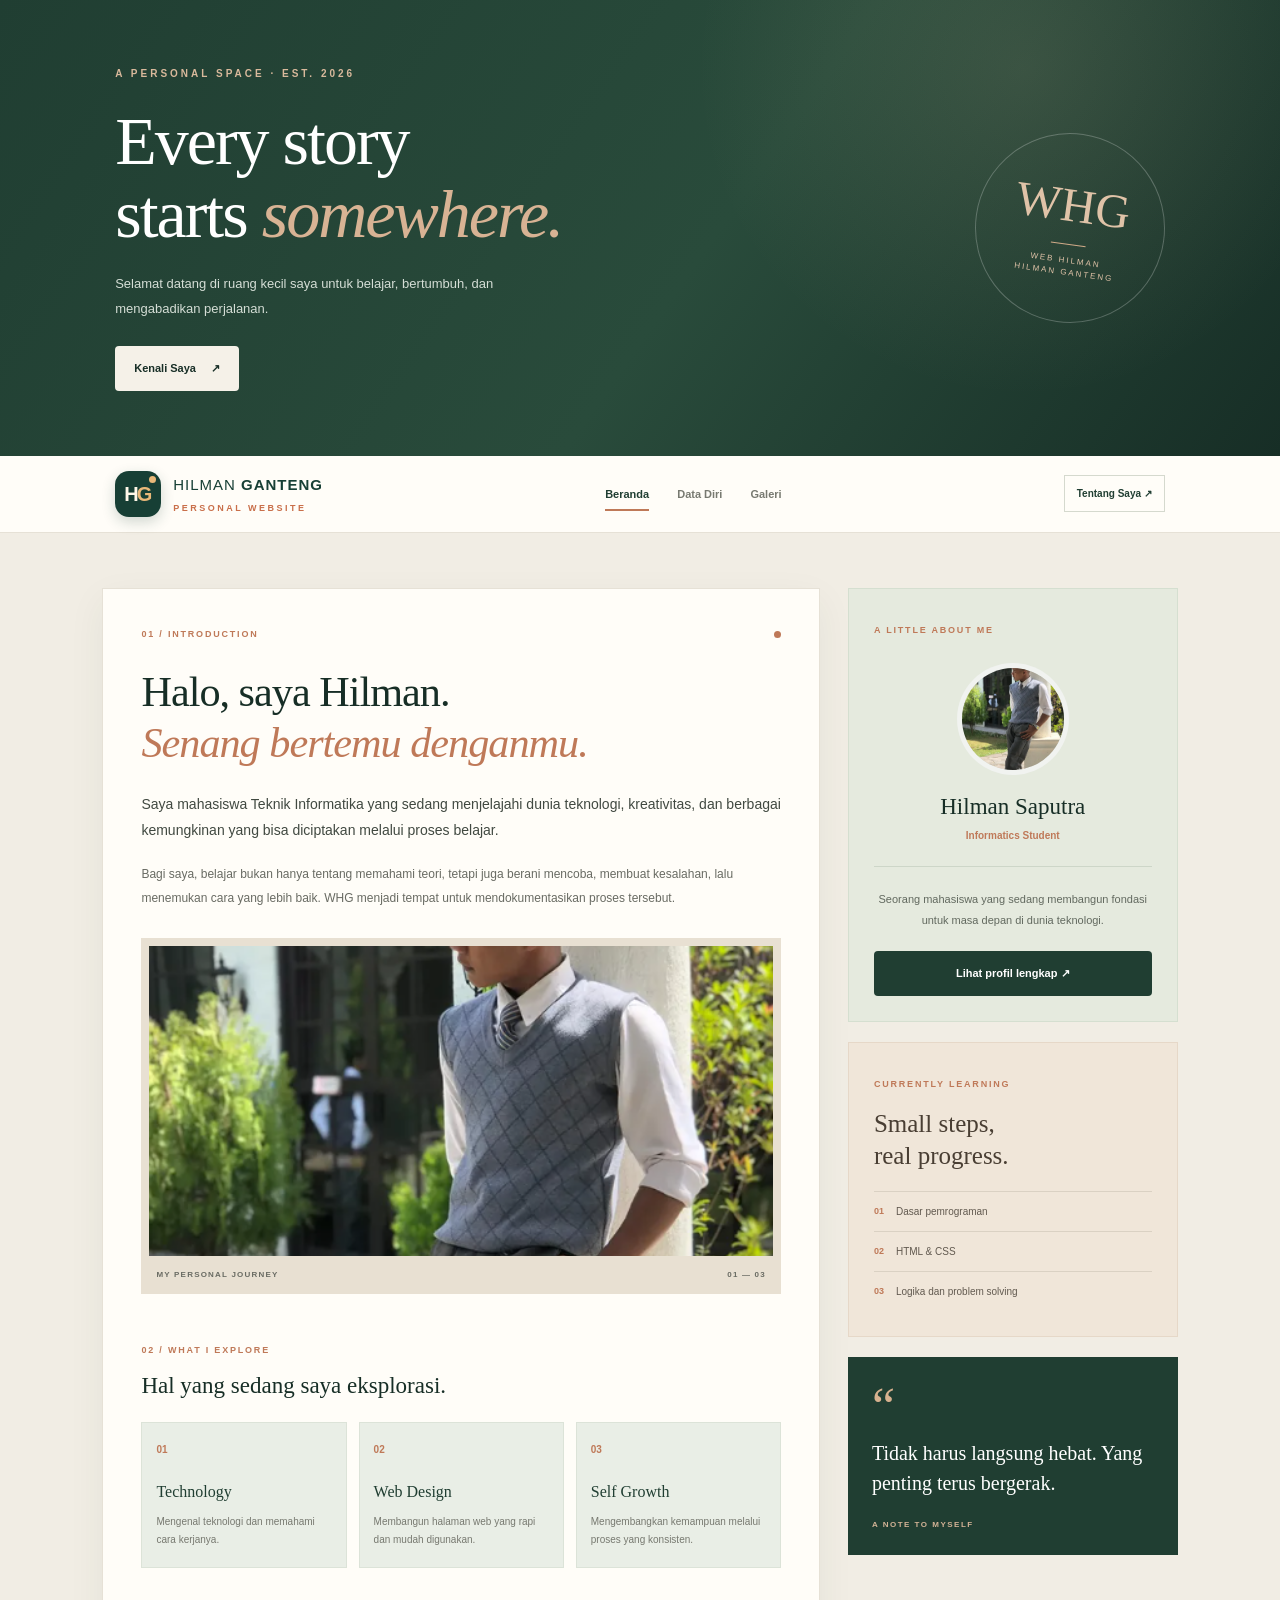
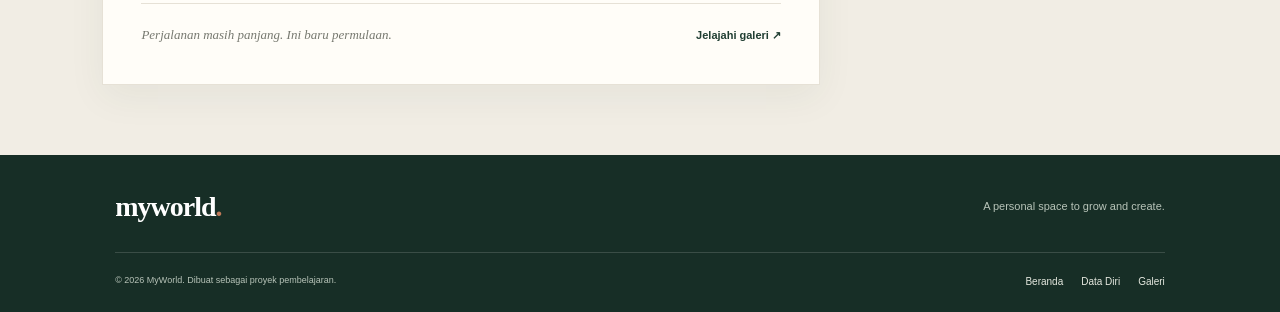
==== index.html @ 841decf7 "tugas3pwd" ====
<!DOCTYPE html>
<html lang="id">
<head>
    <meta charset="UTF-8">
    <meta name="viewport" content="width=device-width, initial-scale=1.0">
    <meta name="description" content="Website personal MyWorld, tempat berbagi cerita, minat, dan perjalanan belajar.">
    <title>MyWorld — Personal Space</title>
    <link rel="stylesheet" href="style.css">
</head>
<body class="home-page">

    <!-- 1. HEADER -->
    <header class="site-header">
        <div class="header-content">
            <p class="eyebrow">A PERSONAL SPACE · EST. 2026</p>
            <h1>Every story<br>starts <em>somewhere.</em></h1>
            <p class="header-description">
                Selamat datang di ruang kecil saya untuk belajar,
                bertumbuh, dan mengabadikan perjalanan.
            </p>
            <a href="datadiri.html" class="button button-light">
                Kenali Saya <span aria-hidden="true">↗</span>
            </a>
        </div>

        <div class="header-mark" aria-hidden="true">
            <span>WHG</span>
            <div class="mark-line"></div>
            <small>WEB HILMAN<br>HILMAN GANTENG</small>
        </div>
    </header>

    <!-- 2. NAVBAR -->
   <nav class="navbar" aria-label="Navigasi utama">
    <a href="index.html" class="logo-brand" aria-label="Hilman Ganteng - Beranda">
        <span class="logo-icon">
            <span class="logo-initial">H</span>
            <span class="logo-initial logo-g">G</span>
            <span class="logo-dot"></span>
        </span>

        <span class="logo-text">
            <span class="logo-name">HILMAN <strong>GANTENG</strong></span>
            <span class="logo-tagline">PERSONAL WEBSITE</span>
        </span>
    </a>

    <div class="nav-menu">
        <a href="index.html" class="nav-link active" aria-current="page">Beranda</a>
        <a href="datadiri.html" class="nav-link">Data Diri</a>
        <a href="galeri.html" class="nav-link">Galeri</a>
    </div>

    <a href="datadiri.html" class="nav-cta">Tentang Saya ↗</a>
</nav>

    <!-- 3. SECTION: ARTICLE + ASIDE -->
    <section class="content-layout" aria-label="Konten beranda">

        <article class="article-card">
            <div class="section-heading">
                <span class="number-label">01 / INTRODUCTION</span>
                <span class="tiny-dot"></span>
            </div>

            <h2>Halo, saya Hilman.<br>
                <span>Senang bertemu denganmu.</span>
            </h2>

            <p class="lead">
                Saya mahasiswa Teknik Informatika yang sedang menjelajahi
                dunia teknologi, kreativitas, dan berbagai kemungkinan
                yang bisa diciptakan melalui proses belajar.
            </p>

            <p>
                Bagi saya, belajar bukan hanya tentang memahami teori,
                tetapi juga berani mencoba, membuat kesalahan, lalu
                menemukan cara yang lebih baik. WHG menjadi tempat
                untuk mendokumentasikan proses tersebut.
            </p>

            <figure class="featured-image">
                <img src="hilman.png" alt="Foto profil Hilman Saputra">
                <figcaption>
                    <span>MY PERSONAL JOURNEY</span>
                    <span>01 — 03</span>
                </figcaption>
            </figure>

            <div class="subsection-heading">
                <span class="number-label">02 / WHAT I EXPLORE</span>
                <h3>Hal yang sedang saya eksplorasi.</h3>
            </div>

            <div class="interest-grid">
                <div class="interest-card">
                    <span class="interest-number">01</span>
                    <h4>Technology</h4>
                    <p>Mengenal teknologi dan memahami cara kerjanya.</p>
                </div>

                <div class="interest-card">
                    <span class="interest-number">02</span>
                    <h4>Web Design</h4>
                    <p>Membangun halaman web yang rapi dan mudah digunakan.</p>
                </div>

                <div class="interest-card">
                    <span class="interest-number">03</span>
                    <h4>Self Growth</h4>
                    <p>Mengembangkan kemampuan melalui proses yang konsisten.</p>
                </div>
            </div>

            <div class="article-bottom">
                <p>Perjalanan masih panjang. Ini baru permulaan.</p>
                <a href="galeri.html" class="text-link">Jelajahi galeri ↗</a>
            </div>
        </article>

        <aside class="sidebar">
            <div class="profile-panel">
                <span class="number-label">A LITTLE ABOUT ME</span>

                <img src="hilman.png" alt="Potret profil Hilman" class="profile-image">

                <h3>Hilman Saputra</h3>
                <p class="profile-role">Informatics Student</p>

                <div class="profile-divider"></div>

                <p class="sidebar-description">
                    Seorang mahasiswa yang sedang membangun fondasi
                    untuk masa depan di dunia teknologi.
                </p>

                <a href="datadiri.html" class="button button-dark full-button">
                    Lihat profil lengkap ↗
                </a>
            </div>

            <div class="sidebar-panel">
                <span class="number-label">CURRENTLY LEARNING</span>
                <h3>Small steps,<br>real progress.</h3>

                <ul class="learning-list">
                    <li><span>01</span> Dasar pemrograman</li>
                    <li><span>02</span> HTML &amp; CSS</li>
                    <li><span>03</span> Logika dan problem solving</li>
                </ul>
            </div>

            <div class="quote-panel">
                <span class="quote-symbol">“</span>
                <blockquote>
                    Tidak harus langsung hebat. Yang penting terus bergerak.
                </blockquote>
                <p>A NOTE TO MYSELF</p>
            </div>
        </aside>

    </section>

    <!-- 4. FOOTER -->
    <footer class="site-footer">
        <div class="footer-top">
            <a href="index.html" class="footer-logo">myworld<span>.</span></a>
            <p>A personal space to grow and create.</p>
        </div>

        <div class="footer-bottom">
            <p>&copy; 2026 MyWorld. Dibuat sebagai proyek pembelajaran.</p>
            <div class="footer-links">
                <a href="index.html">Beranda</a>
                <a href="datadiri.html">Data Diri</a>
                <a href="galeri.html">Galeri</a>
            </div>
        </div>
    </footer>

</body>
</html>
---- style.css ----
/* ========================================
   MYWORLD — PREMIUM EDITORIAL DESIGN
   HTML5 + CSS3 | TANPA JAVASCRIPT
======================================== */

/* 1. DESIGN TOKENS */

:root {
    --forest: #203e32;
    --forest-deep: #172e26;
    --cream: #f5f1e8;
    --paper: #fffdf8;
    --sage: #dce4d8;
    --terracotta: #bf7958;
    --charcoal: #292d29;
    --muted: #777970;
    --line: #e6e1d6;
    --white: #ffffff;

    --font-display: Georgia, "Times New Roman", serif;
    --font-body: Arial, Helvetica, sans-serif;

    --radius: 4px;
    --shadow: 0 12px 36px rgba(32, 62, 50, 0.06);
}

/* 2. RESET */

* {
    margin: 0;
    padding: 0;
    box-sizing: border-box;
}

html {
    scroll-behavior: smooth;
    scroll-padding-top: 25px;
}

body {
    font-family: var(--font-body);
    color: var(--charcoal);
    line-height: 1.7;
    min-width: 320px;
}

img {
    display: block;
    max-width: 100%;
}

a {
    color: inherit;
    text-decoration: none;
}

button,
a {
    -webkit-tap-highlight-color: transparent;
}

a:focus-visible {
    outline: 3px solid var(--terracotta);
    outline-offset: 4px;
}

::selection {
    color: var(--white);
    background: var(--forest);
}

/* ========================================
   3. BACKGROUND SETIAP HALAMAN
======================================== */

.home-page {
    background: #f1ede4;
}

.profile-page {
    background: #e9eee7;
}

.gallery-page {
    background: #eee8df;
}

/* ========================================
   4. HEADER
======================================== */

.site-header {
    min-height: 330px;
    padding: 65px 9%;
    position: relative;
    overflow: hidden;

    display: flex;
    align-items: center;
    justify-content: space-between;
    gap: 35px;

    color: var(--white);
    background-color: var(--forest);
    background-image:
        radial-gradient(
            circle at 80% 15%,
            rgba(211, 191, 155, 0.13),
            transparent 30%
        ),
        linear-gradient(
            125deg,
            #203e32 0%,
            #294b3b 55%,
            #172e26 100%
        );
}

.header-content {
    position: relative;
    z-index: 1;
    max-width: 650px;
}

.eyebrow {
    color: #d9b99c;
    font-size: 10px;
    font-weight: bold;
    letter-spacing: 3px;
    margin-bottom: 23px;
}

.site-header h1 {
    font-family: var(--font-display);
    font-size: clamp(40px, 6vw, 68px);
    font-weight: normal;
    line-height: 1.08;
    letter-spacing: -2px;
    margin-bottom: 20px;
}

.site-header h1 em {
    color: #d8b394;
    font-weight: normal;
}

.header-description {
    max-width: 440px;
    color: #d5ded6;
    font-size: 13px;
    line-height: 1.9;
    margin-bottom: 25px;
}

.header-mark {
    width: 190px;
    min-width: 140px;
    height: 190px;
    border: 1px solid rgba(255, 255, 255, 0.24);
    border-radius: 50%;

    display: flex;
    flex-direction: column;
    align-items: center;
    justify-content: center;

    color: #e0c3a8;
    transform: rotate(8deg);
}

.header-mark > span {
    font-family: var(--font-display);
    font-size: 48px;
    line-height: 1.2;
}

.mark-line {
    width: 35px;
    height: 1px;
    margin: 10px 0;
    background: #d0aa88;
}

.header-mark small {
    font-size: 8px;
    line-height: 1.6;
    letter-spacing: 2px;
    text-align: center;
}

/* Variasi header halaman */

.profile-page .site-header {
    background-color: #354b40;
    background-image:
        radial-gradient(
            circle at 85% 20%,
            rgba(255, 255, 255, 0.13),
            transparent 27%
        ),
        linear-gradient(120deg, #354b40, #243a30);
}

.gallery-page .site-header {
    background-color: #55483d;
    background-image:
        radial-gradient(
            circle at 80% 10%,
            rgba(224, 188, 151, 0.2),
            transparent 32%
        ),
        linear-gradient(120deg, #55483d, #302b26);
}

/* ========================================
   5. BUTTONS
======================================== */

.button {
    display: inline-flex;
    justify-content: center;
    align-items: center;
    gap: 15px;

    padding: 12px 18px;
    border: 1px solid transparent;
    border-radius: var(--radius);

    font-size: 11px;
    font-weight: bold;
    transition:
        background-color 0.25s ease,
        color 0.25s ease,
        transform 0.25s ease;
}

.button:hover {
    transform: translateY(-2px);
}

.button-light {
    color: var(--forest-deep);
    background: var(--cream);
}

.button-light:hover {
    background: #e1d4c1;
}

.button-dark {
    color: var(--white);
    background: var(--forest);
}

.button-dark:hover {
    background: var(--terracotta);
}

.full-button {
    display: flex;
    width: 100%;
}

/* ========================================
   6. NAVBAR — FLEXBOX
======================================== */

.navbar {
    position: relative;
    z-index: 5;

    min-height: 76px;
    padding: 15px 9%;

    display: flex;
    align-items: center;
    justify-content: space-between;
    gap: 25px;

    background: var(--paper);
    border-bottom: 1px solid var(--line);
}

.logo,
.footer-logo {
    font-family: var(--font-display);
    font-size: 28px;
    font-weight: bold;
    line-height: 1.2;
    letter-spacing: -1px;
    color: var(--forest);
    white-space: nowrap;
}

.logo span,
.footer-logo span {
    color: var(--terracotta);
}

.nav-menu {
    display: flex;
    align-items: center;
    justify-content: center;
    gap: 28px;
}

.nav-link {
    position: relative;
    color: var(--muted);
    font-size: 11px;
    font-weight: bold;
    transition: color 0.2s ease;
}

.nav-link::after {
    content: "";
    position: absolute;
    left: 0;
    right: 100%;
    bottom: -8px;
    height: 2px;
    background: var(--terracotta);
    transition: right 0.25s ease;
}

.nav-link:hover,
.nav-link.active {
    color: var(--forest);
}

.nav-link:hover::after,
.nav-link.active::after {
    right: 0;
}

.nav-cta {
    padding: 9px 12px;
    border: 1px solid #d5d9ce;
    color: var(--forest);
    font-size: 10px;
    font-weight: bold;
    white-space: nowrap;
    transition:
        background-color 0.2s ease,
        color 0.2s ease;
}

.nav-cta:hover {
    background: var(--forest);
    color: var(--white);
}

/* ========================================
   7. SECTION — GRID DUA KOLOM
======================================== */

.content-layout {
    width: min(1100px, 84%);
    margin: 55px auto 70px;

    display: grid;
    grid-template-columns: minmax(0, 1.85fr) minmax(245px, 0.85fr);
    align-items: start;
    gap: 28px;
}

/* ARTICLE */

.article-card {
    min-width: 0;
    padding: 38px;
    background: var(--paper);
    border: 1px solid var(--line);
    box-shadow: var(--shadow);
}

.section-heading {
    display: flex;
    align-items: center;
    justify-content: space-between;
    gap: 15px;
    margin-bottom: 25px;
}

.number-label {
    color: var(--terracotta);
    font-size: 9px;
    font-weight: bold;
    letter-spacing: 1.8px;
    line-height: 1.7;
}

.tiny-dot {
    width: 7px;
    height: 7px;
    flex-shrink: 0;
    border-radius: 50%;
    background: var(--terracotta);
}

.article-card h2 {
    color: var(--forest-deep);
    font-family: var(--font-display);
    font-size: clamp(29px, 3.3vw, 43px);
    font-weight: normal;
    line-height: 1.2;
    letter-spacing: -1px;
    margin-bottom: 22px;
}

.article-card h2 span {
    color: var(--terracotta);
    font-style: italic;
}

.article-card > p {
    color: #696b63;
    font-size: 12px;
    line-height: 2;
    margin-bottom: 18px;
}

.article-card > p.lead {
    color: #414941;
    font-size: 14px;
    line-height: 1.9;
}

.subsection-heading {
    margin-top: 40px;
    margin-bottom: 20px;
}

.subsection-heading h3 {
    color: var(--forest-deep);
    font-family: var(--font-display);
    font-size: 23px;
    font-weight: normal;
    line-height: 1.4;
    margin-top: 8px;
}

/* ========================================
   8. FEATURED IMAGE
======================================== */

.featured-image {
    margin: 28px 0 35px;
    padding: 8px;
    background: #e8e0d2;
}

.featured-image img {
    width: 100%;
    height: 310px;
    object-fit: cover;
    object-position: center 35%;
    background: #d6d2c7;
}

.featured-image figcaption {
    display: flex;
    align-items: center;
    justify-content: space-between;
    gap: 10px;
    padding: 12px 7px 5px;

    color: #696b63;
    font-size: 8px;
    font-weight: bold;
    letter-spacing: 1.2px;
}

/* ========================================
   9. INTEREST CARDS
======================================== */

.interest-grid {
    display: grid;
    grid-template-columns: repeat(3, minmax(0, 1fr));
    gap: 12px;
}

.interest-card {
    min-width: 0;
    padding: 18px 14px;
    background: #e9eee6;
    border: 1px solid #dce3d8;

    transition:
        transform 0.25s ease,
        box-shadow 0.25s ease;
}

.interest-card:hover {
    transform: translateY(-4px);
    box-shadow: 0 8px 20px rgba(32, 62, 50, 0.08);
}

.interest-number {
    display: block;
    color: var(--terracotta);
    font-size: 10px;
    font-weight: bold;
    margin-bottom: 20px;
}

.interest-card h4 {
    color: var(--forest);
    font-family: var(--font-display);
    font-size: 16px;
    font-weight: normal;
    margin-bottom: 8px;
}

.interest-card p {
    color: var(--muted);
    font-size: 10px;
    line-height: 1.8;
}

/* ========================================
   10. ARTICLE BOTTOM
======================================== */

.article-bottom {
    margin-top: 35px;
    padding-top: 20px;
    border-top: 1px solid var(--line);

    display: flex;
    align-items: center;
    justify-content: space-between;
    flex-wrap: wrap;
    gap: 12px;
}

.article-bottom p {
    color: var(--muted);
    font-family: var(--font-display);
    font-size: 13px;
    font-style: italic;
}

.text-link {
    color: var(--forest);
    font-size: 11px;
    font-weight: bold;
}

.text-link:hover {
    color: var(--terracotta);
}

/* ========================================
   11. ASIDE / SIDEBAR
======================================== */

.sidebar {
    display: grid;
    gap: 20px;
    min-width: 0;
}

.profile-panel {
    padding: 25px;
    background: #e5eade;
    border: 1px solid #d5dfd0;
}

.profile-image {
    width: 112px;
    height: 112px;
    margin: 22px auto 16px;

    object-fit: cover;
    object-position: center;

    border-radius: 50%;
    border: 5px solid rgba(255, 255, 255, 0.7);
    background: #d2d7ce;
}

.profile-panel h3 {
    color: var(--forest-deep);
    font-family: var(--font-display);
    font-size: 23px;
    font-weight: normal;
    line-height: 1.35;
    text-align: center;
}

.profile-role {
    color: var(--terracotta);
    font-size: 10px;
    font-weight: bold;
    text-align: center;
    margin-top: 5px;
}

.profile-divider {
    width: 100%;
    height: 1px;
    margin: 22px 0;
    background: #cdd6c8;
}

.sidebar-description {
    color: #62695f;
    font-size: 11px;
    line-height: 1.9;
    text-align: center;
    margin-bottom: 20px;
}

.sidebar-panel {
    padding: 25px;
    background: #f0e6d9;
    border: 1px solid #e6d8c8;
}

.sidebar-panel h3 {
    color: #493e33;
    font-family: var(--font-display);
    font-size: 25px;
    font-weight: normal;
    line-height: 1.3;
    margin: 13px 0;
}

.sidebar-panel > p {
    color: #74695e;
    font-size: 11px;
    line-height: 1.9;
}

.learning-list {
    list-style: none;
    margin-top: 18px;
}

.learning-list li {
    display: flex;
    align-items: center;
    gap: 12px;
    padding: 11px 0;

    border-top: 1px solid rgba(89, 77, 63, 0.14);
    color: #625a50;
    font-size: 10px;
}

.learning-list li span {
    color: var(--terracotta);
    font-size: 9px;
    font-weight: bold;
}

.quote-panel {
    padding: 24px;
    color: var(--white);
    background: var(--forest);
}

.quote-symbol {
    display: block;
    color: #d7b18f;
    font-family: var(--font-display);
    font-size: 52px;
    line-height: 1;
}

.quote-panel blockquote {
    font-family: var(--font-display);
    font-size: 20px;
    line-height: 1.5;
    margin: 5px 0 20px;
}

.quote-panel > p {
    color: #d3b396;
    font-size: 8px;
    font-weight: bold;
    letter-spacing: 1.5px;
}

/* ========================================
   12. DATA DIRI
======================================== */

.profile-cover {
    display: flex;
    align-items: center;
    gap: 22px;
    padding: 20px;
    background: #e9eee6;
    border: 1px solid #dce4d8;
    margin: 28px 0;
}

.profile-cover img {
    width: 105px;
    height: 125px;
    object-fit: cover;
    background: #d5d9ce;
}

.profile-cover h3 {
    color: var(--forest);
    font-family: var(--font-display);
    font-size: 25px;
    font-weight: normal;
    line-height: 1.3;
    margin: 8px 0;
}

.profile-cover p {
    color: var(--muted);
    font-size: 11px;
}

.table-wrapper {
    width: 100%;
    overflow-x: auto;
}

.profile-table {
    width: 100%;
    border-collapse: collapse;
    font-size: 12px;
}

.profile-table tr:nth-child(odd) {
    background: #f3f1e9;
}

.profile-table th,
.profile-table td {
    padding: 14px 12px;
    border-bottom: 1px solid var(--line);
    text-align: left;
    vertical-align: top;
    overflow-wrap: anywhere;
}

.profile-table th {
    width: 42%;
    color: #777970;
    font-weight: normal;
}

.profile-table td {
    color: var(--forest);
    font-weight: bold;
}

.education-timeline {
    margin-top: 25px;
    margin-left: 7px;
    padding-left: 25px;
    border-left: 1px solid #d8cbb9;
}

.timeline-item {
    position: relative;
    padding: 0 0 28px 5px;
}

.timeline-dot {
    position: absolute;
    top: 4px;
    left: -31px;

    width: 11px;
    height: 11px;
    border: 2px solid var(--paper);
    border-radius: 50%;
    background: var(--terracotta);
    box-shadow: 0 0 0 1px var(--terracotta);
}

.timeline-label {
    color: var(--terracotta);
    font-size: 9px;
    font-weight: bold;
    letter-spacing: 1px;
    margin-bottom: 5px;
}

.timeline-item h4 {
    color: var(--forest);
    font-family: var(--font-display);
    font-size: 18px;
    font-weight: normal;
    margin-bottom: 5px;
}

.timeline-item > p:last-child {
    color: var(--muted);
    font-size: 11px;
    line-height: 1.9;
}

.skill-list {
    display: grid;
    gap: 20px;
    margin-top: 25px;
}

.skill-heading {
    display: flex;
    justify-content: space-between;
    align-items: baseline;
    gap: 12px;
    margin-bottom: 8px;
}

.skill-heading span:first-child {
    color: var(--forest);
    font-size: 11px;
    font-weight: bold;
}

.skill-heading span:last-child {
    color: var(--muted);
    font-size: 9px;
}

.skill-track {
    width: 100%;
    height: 5px;
    background: #e8e4db;
}

.skill-fill {
    display: block;
    height: 100%;
    background: var(--forest);
}

.skill-html {
    width: 45%;
}

.skill-css {
    width: 35%;
}

.skill-logic {
    width: 40%;
}

.small-note {
    color: #89877e !important;
    font-size: 10px !important;
    font-style: italic;
    margin-top: 15px;
}

.mini-fact {
    display: flex;
    gap: 13px;
    padding: 13px 0;
    border-top: 1px solid #cdd6c8;
}

.mini-fact > span {
    color: var(--terracotta);
    font-size: 10px;
    font-weight: bold;
}

.mini-fact strong {
    display: block;
    color: var(--forest);
    font-size: 11px;
}

.mini-fact p {
    color: var(--muted);
    font-size: 10px;
    line-height: 1.7;
    margin-top: 3px;
}

.accent-panel {
    background: #f3e2d2;
    border-color: #e8d2be;
}

.accent-panel h3 {
    color: #704934;
}

.sidebar-link {
    display: block;
    padding: 12px 0;
    border-top: 1px solid var(--line);
    color: var(--forest);
    font-size: 11px;
    font-weight: bold;
}

.sidebar-link:hover {
    color: var(--terracotta);
}

/* ========================================
   13. GALERI
======================================== */

.gallery-heading {
    display: flex;
    align-items: end;
    justify-content: space-between;
    gap: 15px;
    margin: 35px 0 20px;
}

.gallery-heading h3 {
    color: var(--forest);
    font-family: var(--font-display);
    font-size: 25px;
    font-weight: normal;
    margin-top: 5px;
}

.collection-count {
    color: var(--muted);
    font-size: 8px;
    letter-spacing: 1px;
    white-space: nowrap;
}

.gallery-grid {
    display: grid;
    grid-template-columns: repeat(2, minmax(0, 1fr));
    gap: 13px;
}

.gallery-item {
    position: relative;
    min-width: 0;
    overflow: hidden;
    background: #ddd5c8;
    isolation: isolate;
}

.gallery-item::after {
    content: "";
    position: absolute;
    inset: 35% 0 0;
    z-index: 0;

    background: linear-gradient(
        to bottom,
        transparent,
        rgba(21, 28, 22, 0.82)
    );

    pointer-events: none;
}

.gallery-item img {
    width: 100%;
    height: 205px;
    object-fit: cover;

    transition:
        transform 0.5s ease,
        filter 0.5s ease;
}

.gallery-item:hover img {
    transform: scale(1.06);
    filter: saturate(0.85);
}

.gallery-large {
    grid-column: span 2;
}

.gallery-large img {
    height: 290px;
}

.gallery-wide {
    grid-column: span 2;
}

.gallery-wide img {
    height: 230px;
}

.gallery-caption {
    position: absolute;
    right: 0;
    bottom: 0;
    left: 0;
    z-index: 1;

    display: flex;
    justify-content: space-between;
    align-items: center;
    gap: 10px;

    padding: 16px;
    color: var(--white);
    font-size: 9px;
    font-weight: bold;
    letter-spacing: 1px;
}

.gallery-arrow {
    font-size: 17px;
    font-weight: normal;
    transition: transform 0.2s ease;
}

.gallery-item:hover .gallery-arrow {
    transform: translate(3px, -3px);
}

/* LIGHTBOX CSS TANPA JAVASCRIPT */

.lightbox {
    position: fixed;
    inset: 0;
    z-index: 1000;

    display: none;
    flex-direction: column;
    align-items: center;
    justify-content: center;
    gap: 15px;

    padding: 55px 20px 30px;
    background: rgba(18, 28, 22, 0.96);
}

.lightbox:target {
    display: flex;
}

.lightbox img {
    max-width: min(100%, 1000px);
    max-height: 78vh;
    object-fit: contain;
}

.lightbox > p {
    color: #e4c4a5;
    font-size: 10px;
    letter-spacing: 2px;
}

.lightbox-close {
    position: absolute;
    top: 18px;
    right: 25px;

    color: var(--white);
    font-family: Arial, sans-serif;
    font-size: 38px;
    line-height: 1;
}

.lightbox-close:hover {
    color: #e4c4a5;
}

/* ========================================
   14. FOOTER
======================================== */

.site-footer {
    padding: 35px 9% 22px;
    color: #e5e8df;
    background: var(--forest-deep);
}

.footer-top {
    display: flex;
    align-items: center;
    justify-content: space-between;
    gap: 20px;
    padding-bottom: 28px;
}

.footer-logo {
    color: var(--white);
}

.footer-top > p {
    color: #b8c4b9;
    font-size: 11px;
}

.footer-bottom {
    display: flex;
    align-items: center;
    justify-content: space-between;
    gap: 20px;
    flex-wrap: wrap;

    padding-top: 20px;
    border-top: 1px solid rgba(255, 255, 255, 0.15);
}

.footer-bottom > p {
    color: #b8c4b9;
    font-size: 9px;
}

.footer-links {
    display: flex;
    align-items: center;
    gap: 18px;
    flex-wrap: wrap;
}

.footer-links a {
    color: #e5e8df;
    font-size: 10px;
    transition: color 0.2s ease;
}

.footer-links a:hover {
    color: #e4b994;
}

/* ========================================
   15. RESPONSIVE — TABLET
======================================== */

@media (max-width: 1000px) {
    .navbar {
        padding-right: 5%;
        padding-left: 5%;
        gap: 18px;
    }

    .nav-menu {
        gap: 18px;
    }

    .content-layout {
        width: 90%;
        grid-template-columns: minmax(0, 1.6fr) minmax(220px, 0.8fr);
        gap: 20px;
    }

    .article-card {
        padding: 28px;
    }

    .profile-panel,
    .sidebar-panel,
    .quote-panel {
        padding: 20px;
    }

    .interest-grid {
        grid-template-columns: 1fr;
    }

    .interest-card {
        padding: 15px;
    }

    .interest-number {
        margin-bottom: 8px;
    }
}

/* ========================================
   16. RESPONSIVE — MOBILE
======================================== */

@media (max-width: 700px) {
    .site-header {
        min-height: auto;
        padding: 45px 6%;
    }

    .site-header h1 {
        font-size: clamp(38px, 10vw, 55px);
    }

    .header-mark {
        width: 110px;
        min-width: 110px;
        height: 110px;
    }

    .header-mark > span {
        font-size: 30px;
    }

    .header-mark small {
        font-size: 6px;
    }

    .navbar {
        min-height: auto;
        padding: 18px 5%;

        flex-wrap: wrap;
        justify-content: space-between;
        gap: 16px;
    }

    .logo {
        font-size: 26px;
    }

    .nav-cta {
        display: none;
    }

    .nav-menu {
        width: 100%;
        order: 2;
        justify-content: space-between;
        gap: 12px;

        padding-top: 13px;
        border-top: 1px solid var(--line);
    }

    .nav-link {
        font-size: 11px;
    }

    .content-layout {
        width: 92%;
        margin: 28px auto 45px;
        grid-template-columns: minmax(0, 1fr);
        gap: 22px;
    }

    .article-card {
        padding: 24px;
    }

    .article-card h2 {
        font-size: clamp(30px, 8vw, 40px);
    }

    .featured-image img {
        height: 250px;
    }

    .interest-grid {
        grid-template-columns: repeat(3, minmax(0, 1fr));
        gap: 8px;
    }

    .interest-card {
        padding: 12px 10px;
    }

    .interest-card h4 {
        font-size: 14px;
    }

    .interest-card p {
        font-size: 10px;
    }

    .sidebar {
        grid-template-columns: repeat(2, minmax(0, 1fr));
        align-items: stretch;
    }

    .profile-panel {
        grid-row: span 2;
    }

    .quote-panel blockquote {
        font-size: 17px;
    }

    .gallery-item img {
        height: 170px;
    }

    .gallery-large img {
        height: 240px;
    }

    .gallery-wide img {
        height: 200px;
    }

    .site-footer {
        padding: 28px 6% 20px;
    }
}

/* ========================================
   17. RESPONSIVE — SMALL PHONE
======================================== */

@media (max-width: 430px) {
    .site-header {
        padding: 38px 6%;
        gap: 12px;
    }

    .header-mark {
        width: 75px;
        min-width: 75px;
        height: 75px;
    }

    .header-mark > span {
        font-size: 23px;
    }

    .header-mark .mark-line {
        width: 22px;
        margin: 5px 0;
    }

    .header-mark small {
        font-size: 5px;
        letter-spacing: 1px;
    }

    .eyebrow {
        font-size: 8px;
        letter-spacing: 1.5px;
    }

    .header-description {
        font-size: 12px;
    }

    .content-layout {
        width: 94%;
    }

    .article-card {
        padding: 19px;
    }

    .interest-grid {
        grid-template-columns: 1fr;
    }

    .interest-card {
        padding: 14px;
    }

    .interest-card h4 {
        font-size: 16px;
    }

    .interest-card p {
        font-size: 11px;
    }

    .sidebar {
        grid-template-columns: 1fr;
    }

    .profile-panel {
        grid-row: auto;
    }

    .profile-cover {
        align-items: flex-start;
        gap: 14px;
        padding: 14px;
    }

    .profile-cover img {
        width: 82px;
        height: 105px;
        flex-shrink: 0;
    }

    .profile-cover h3 {
        font-size: 20px;
    }

    .profile-table {
        font-size: 11px;
    }

    .profile-table th,
    .profile-table td {
        padding: 12px 8px;
    }

    .gallery-grid {
        gap: 8px;
    }

    .gallery-item img {
        height: 145px;
    }

    .gallery-large img {
        height: 210px;
    }

    .gallery-wide img {
        height: 170px;
    }

    .gallery-caption {
        padding: 10px;
        font-size: 8px;
    }

    .gallery-heading {
        align-items: flex-start;
        flex-direction: column;
        gap: 5px;
    }

    .footer-top {
        align-items: flex-start;
        flex-direction: column;
        gap: 8px;
    }

    .footer-bottom {
        align-items: flex-start;
        flex-direction: column;
        gap: 15px;
    }
}

/* ========================================
   18. REDUCE MOTION
======================================== */

@media (prefers-reduced-motion: reduce) {
    *,
    *::before,
    *::after {
        scroll-behavior: auto !important;
        animation-duration: 0.01ms !important;
        animation-iteration-count: 1 !important;
        transition-duration: 0.01ms !important;
    }
}
/* LOGO INTERAKTIF */
.logo-brand {
    display: inline-flex;
    align-items: center;
    gap: 12px;
    text-decoration: none;
    color: var(--dark, #173f35);
    transition: transform 0.3s ease;
}

.logo-brand:hover {
    transform: translateY(-3px);
}

.logo-icon {
    position: relative;
    display: flex;
    align-items: center;
    justify-content: center;
    width: 46px;
    height: 46px;
    flex-shrink: 0;
    border-radius: 14px;
    background: #173f35;
    color: #fff8e9;
    font-size: 20px;
    font-weight: 800;
    box-shadow: 0 5px 14px rgba(23, 63, 53, 0.2);
    transition: all 0.4s ease;
}

.logo-brand:hover .logo-icon {
    border-radius: 50%;
    transform: rotate(-8deg) scale(1.08);
    background: #c96f4a;
}

.logo-initial {
    position: relative;
    z-index: 1;
}

.logo-g {
    margin-left: -2px;
    color: #e9b879;
}

.logo-dot {
    position: absolute;
    top: 5px;
    right: 5px;
    width: 7px;
    height: 7px;
    border-radius: 50%;
    background: #e9b879;
    transition: all 0.3s ease;
}

.logo-brand:hover .logo-dot {
    transform: scale(1.5);
    background: white;
}

.logo-text {
    display: flex;
    flex-direction: column;
    gap: 3px;
}

.logo-name {
    font-size: 15px;
    font-weight: 500;
    letter-spacing: 1px;
    transition: letter-spacing 0.3s ease;
}

.logo-name strong {
    font-weight: 900;
}

.logo-brand:hover .logo-name {
    letter-spacing: 1.5px;
}

.logo-tagline {
    font-size: 9px;
    font-weight: 700;
    letter-spacing: 2.5px;
    color: #c96f4a;
}

.logo-brand:focus-visible {
    outline: 3px solid #c96f4a;
    outline-offset: 5px;
    border-radius: 8px;
}

@media (max-width: 480px) {
    .logo-icon {
        width: 38px;
        height: 38px;
        font-size: 17px;
    }

    .logo-name {
        font-size: 12px;
    }

    .logo-tagline {
        font-size: 8px;
        letter-spacing: 1.5px;
    }
}
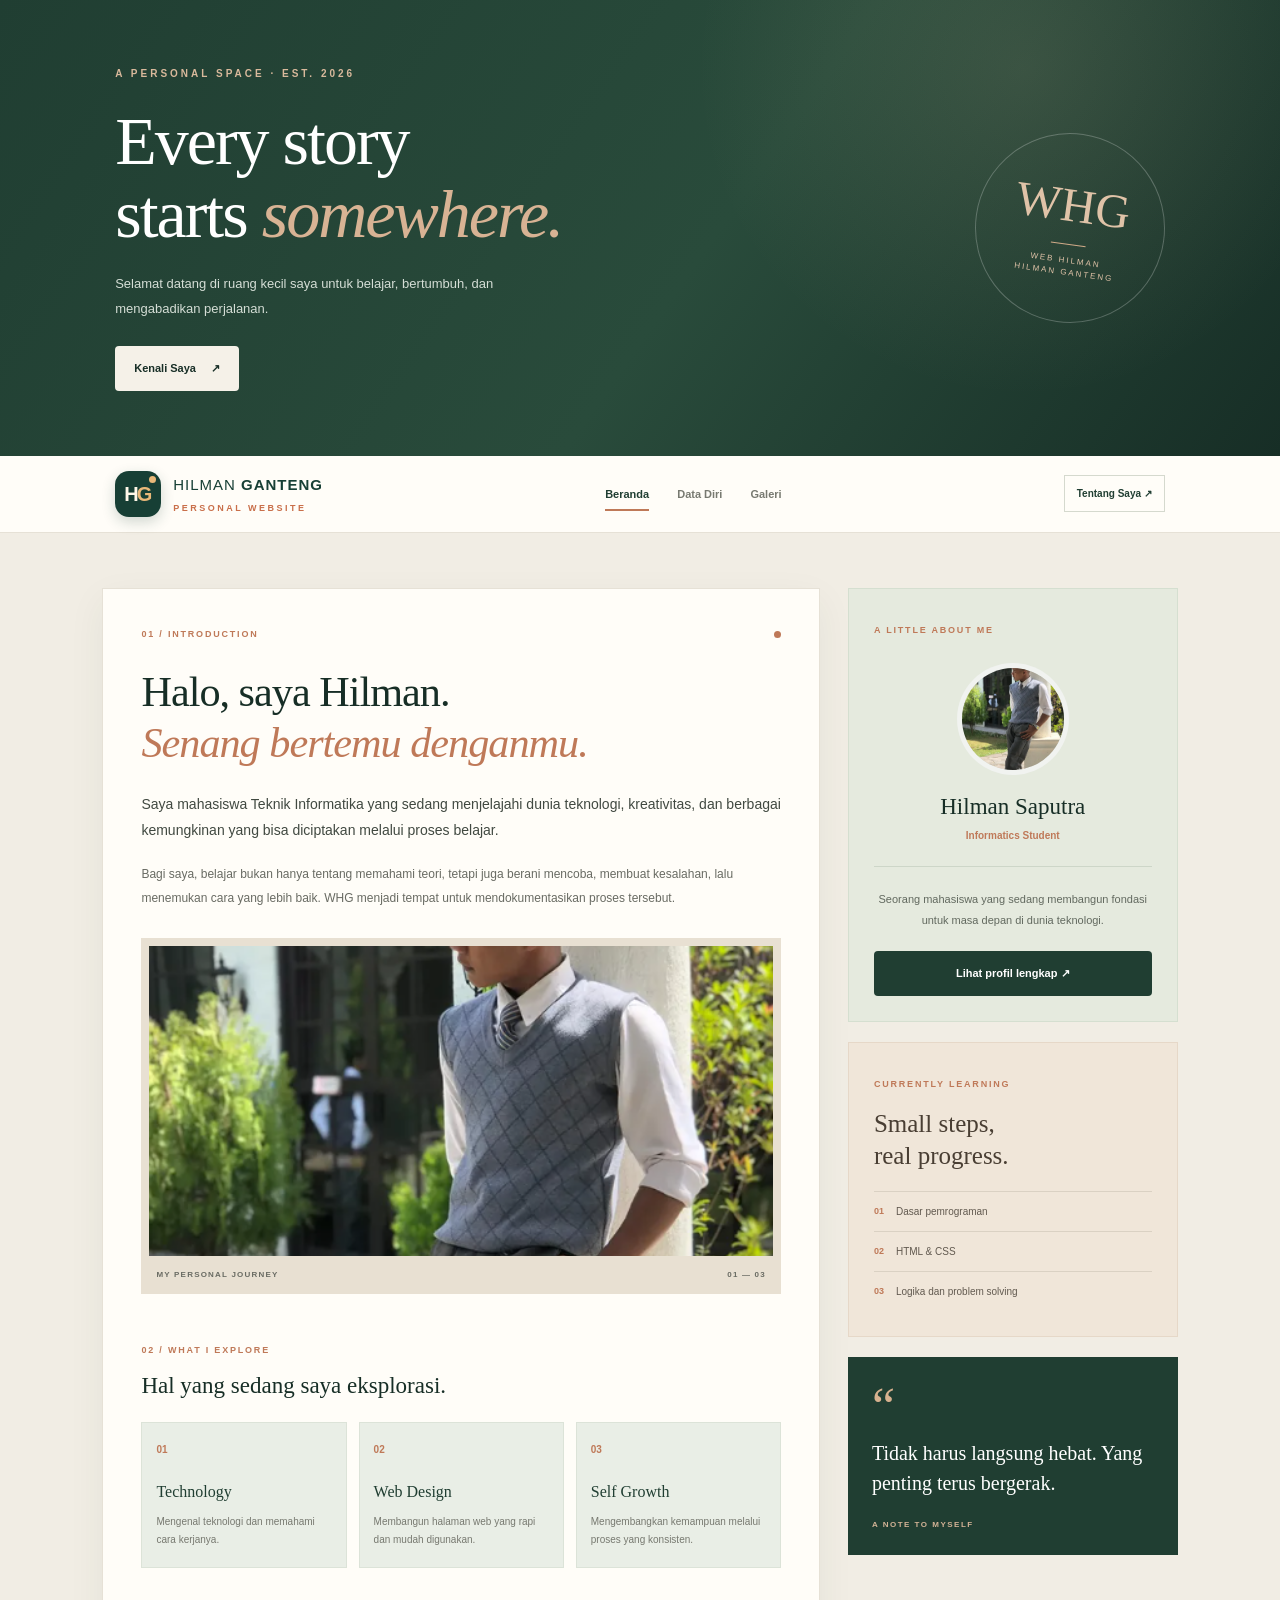
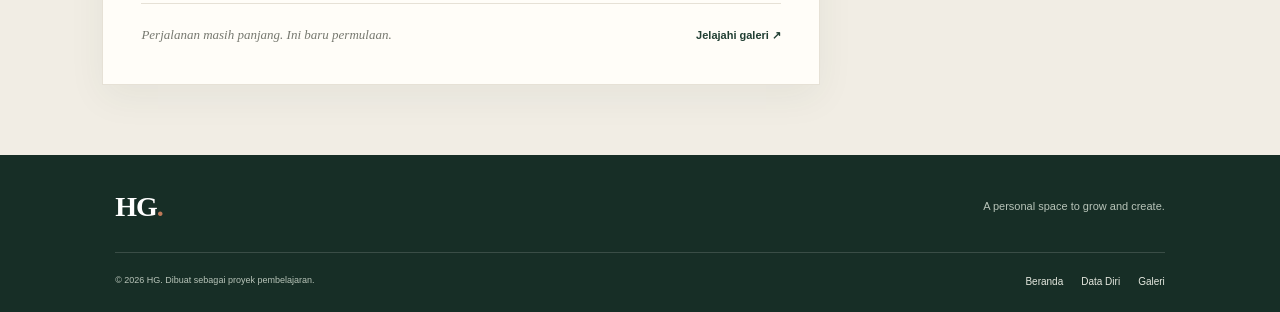
==== commit d3a5b607: "tugaske3web" ====
--- a/index.html
+++ b/index.html
@@ -9,7 +9,7 @@
 </head>
 <body class="home-page">
 
-    <!-- 1. HEADER -->
+  
     <header class="site-header">
         <div class="header-content">
             <p class="eyebrow">A PERSONAL SPACE · EST. 2026</p>
@@ -30,7 +30,7 @@
         </div>
     </header>
 
-    <!-- 2. NAVBAR -->
+    
    <nav class="navbar" aria-label="Navigasi utama">
     <a href="index.html" class="logo-brand" aria-label="Hilman Ganteng - Beranda">
         <span class="logo-icon">
@@ -54,7 +54,7 @@
     <a href="datadiri.html" class="nav-cta">Tentang Saya ↗</a>
 </nav>
 
-    <!-- 3. SECTION: ARTICLE + ASIDE -->
+   
     <section class="content-layout" aria-label="Konten beranda">
 
         <article class="article-card">
@@ -162,15 +162,15 @@
 
     </section>
 
-    <!-- 4. FOOTER -->
+
     <footer class="site-footer">
         <div class="footer-top">
-            <a href="index.html" class="footer-logo">myworld<span>.</span></a>
+            <a href="index.html" class="footer-logo">HG<span>.</span></a>
             <p>A personal space to grow and create.</p>
         </div>
 
         <div class="footer-bottom">
-            <p>&copy; 2026 MyWorld. Dibuat sebagai proyek pembelajaran.</p>
+            <p>&copy; 2026 HG. Dibuat sebagai proyek pembelajaran.</p>
             <div class="footer-links">
                 <a href="index.html">Beranda</a>
                 <a href="datadiri.html">Data Diri</a>
--- a/style.css
+++ b/style.css
@@ -1,9 +1,4 @@
-/* ========================================
-   MYWORLD — PREMIUM EDITORIAL DESIGN
-   HTML5 + CSS3 | TANPA JAVASCRIPT
-======================================== */
-
-/* 1. DESIGN TOKENS */
+
 
 :root {
     --forest: #203e32;
@@ -24,7 +19,7 @@
     --shadow: 0 12px 36px rgba(32, 62, 50, 0.06);
 }
 
-/* 2. RESET */
+
 
 * {
     margin: 0;
@@ -69,9 +64,7 @@
     background: var(--forest);
 }
 
-/* ========================================
-   3. BACKGROUND SETIAP HALAMAN
-======================================== */
+
 
 .home-page {
     background: #f1ede4;
@@ -85,9 +78,7 @@
     background: #eee8df;
 }
 
-/* ========================================
-   4. HEADER
-======================================== */
+
 
 .site-header {
     min-height: 330px;
@@ -188,7 +179,7 @@
     text-align: center;
 }
 
-/* Variasi header halaman */
+
 
 .profile-page .site-header {
     background-color: #354b40;
@@ -212,9 +203,7 @@
         linear-gradient(120deg, #55483d, #302b26);
 }
 
-/* ========================================
-   5. BUTTONS
-======================================== */
+
 
 .button {
     display: inline-flex;
@@ -261,9 +250,7 @@
     width: 100%;
 }
 
-/* ========================================
-   6. NAVBAR — FLEXBOX
-======================================== */
+
 
 .navbar {
     position: relative;
@@ -350,9 +337,7 @@
     color: var(--white);
 }
 
-/* ========================================
-   7. SECTION — GRID DUA KOLOM
-======================================== */
+
 
 .content-layout {
     width: min(1100px, 84%);
@@ -440,9 +425,7 @@
     margin-top: 8px;
 }
 
-/* ========================================
-   8. FEATURED IMAGE
-======================================== */
+
 
 .featured-image {
     margin: 28px 0 35px;
@@ -471,9 +454,7 @@
     letter-spacing: 1.2px;
 }
 
-/* ========================================
-   9. INTEREST CARDS
-======================================== */
+
 
 .interest-grid {
     display: grid;
@@ -519,9 +500,7 @@
     line-height: 1.8;
 }
 
-/* ========================================
-   10. ARTICLE BOTTOM
-======================================== */
+
 
 .article-bottom {
     margin-top: 35px;
@@ -552,9 +531,6 @@
     color: var(--terracotta);
 }
 
-/* ========================================
-   11. ASIDE / SIDEBAR
-======================================== */
 
 .sidebar {
     display: grid;
@@ -684,8 +660,7 @@
     letter-spacing: 1.5px;
 }
 
-/* ========================================
-   12. DATA DIRI
+
 ======================================== */
 
 .profile-cover {
@@ -905,9 +880,6 @@
     color: var(--terracotta);
 }
 
-/* ========================================
-   13. GALERI
-======================================== */
 
 .gallery-heading {
     display: flex;
@@ -1021,7 +993,7 @@
     transform: translate(3px, -3px);
 }
 
-/* LIGHTBOX CSS TANPA JAVASCRIPT */
+
 
 .lightbox {
     position: fixed;
@@ -1129,9 +1101,7 @@
     color: #e4b994;
 }
 
-/* ========================================
-   15. RESPONSIVE — TABLET
-======================================== */
+
 
 @media (max-width: 1000px) {
     .navbar {
@@ -1298,9 +1268,7 @@
     }
 }
 
-/* ========================================
-   17. RESPONSIVE — SMALL PHONE
-======================================== */
+
 
 @media (max-width: 430px) {
     .site-header {
@@ -1434,9 +1402,7 @@
     }
 }
 
-/* ========================================
-   18. REDUCE MOTION
-======================================== */
+
 
 @media (prefers-reduced-motion: reduce) {
     *,
@@ -1448,7 +1414,7 @@
         transition-duration: 0.01ms !important;
     }
 }
-/* LOGO INTERAKTIF */
+
 .logo-brand {
     display: inline-flex;
     align-items: center;
